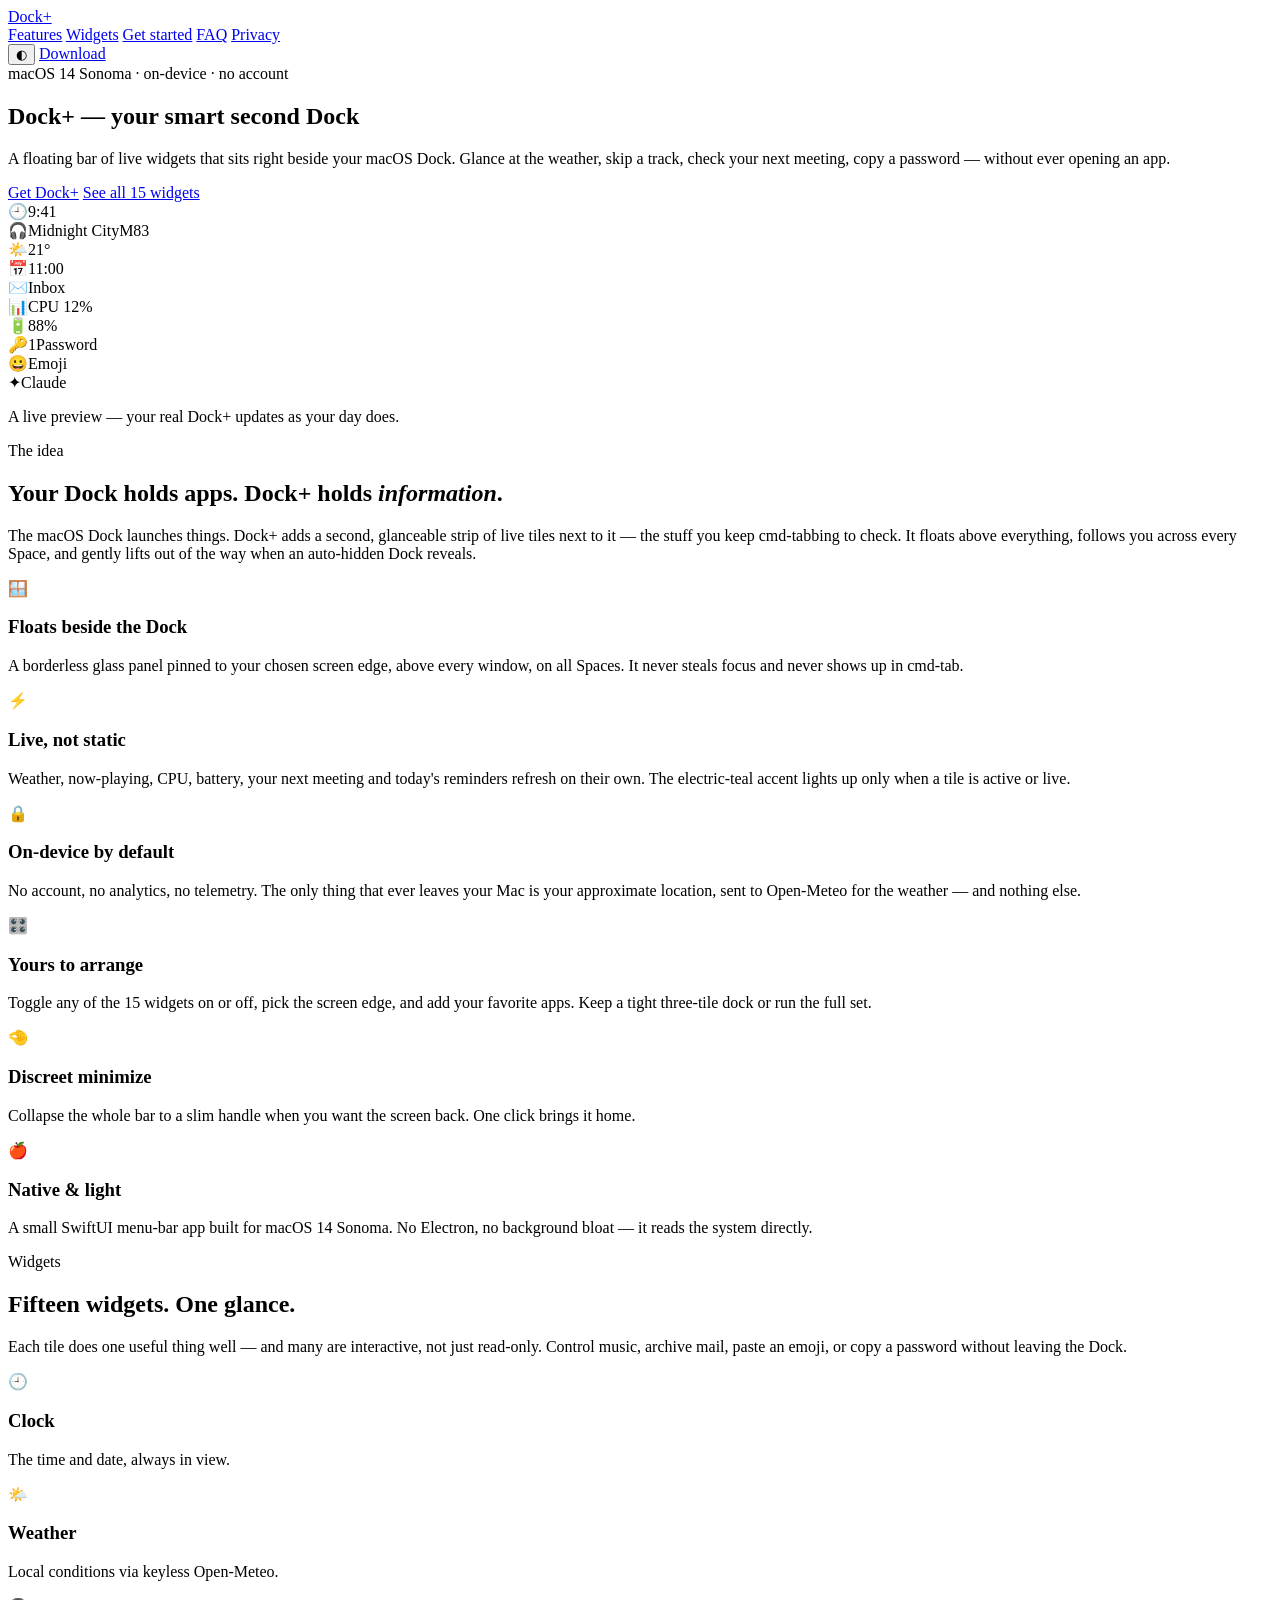
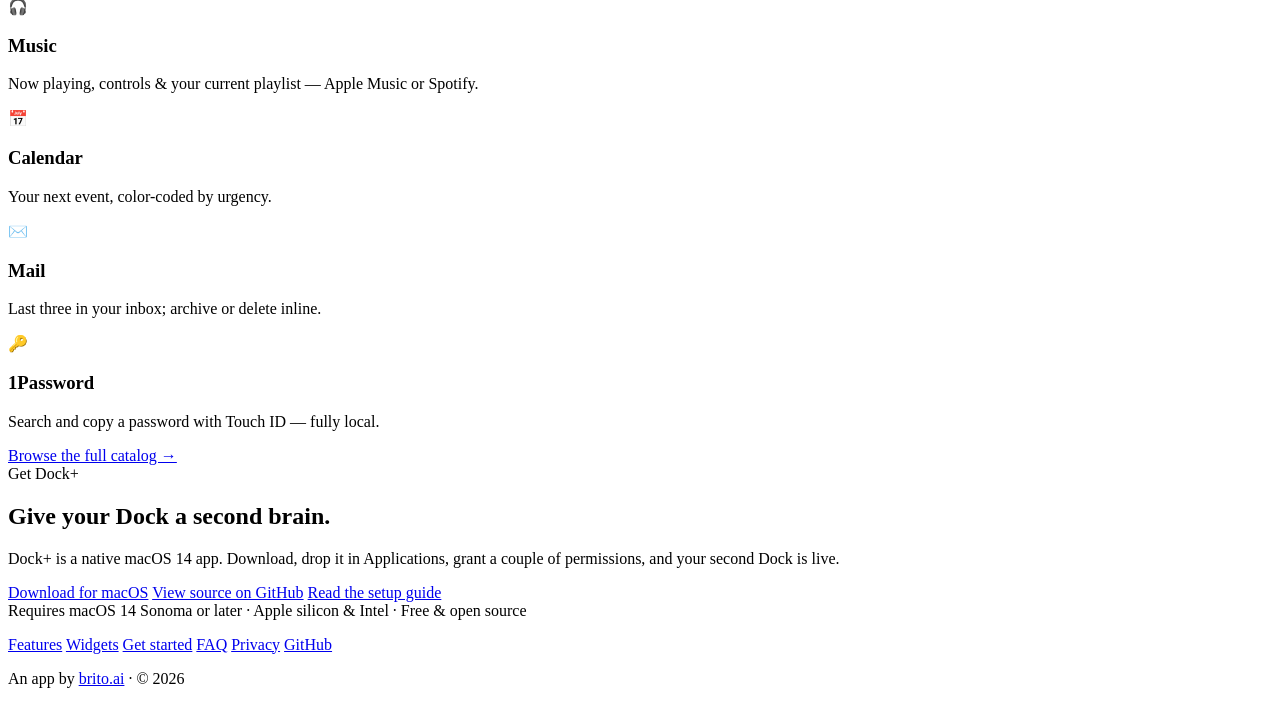
==== site/index.html @ 11f873ca "Review fixes, open-source scaffolding, and site updates - Fix 9 medium bugs from a multi-agent revie" ====
<!DOCTYPE html>
<html lang="en">
<head>
  <meta charset="UTF-8" />
  <meta name="viewport" content="width=device-width, initial-scale=1.0" />
  <title>Dock+ — your smart second Dock for macOS</title>
  <meta name="description" content="Dock+ is a floating second Dock of live widgets beside your macOS Dock — weather, music, calendar, mail, system stats, 1Password and more. On-device and data-light." />
  <link rel="stylesheet" href="styles.css" />
</head>
<body>
  <header class="nav">
    <div class="nav-inner">
      <a class="brand" href="index.html"><span class="brand-mark"></span> Dock+</a>
      <nav class="nav-links">
        <a href="index.html" class="active">Features</a>
        <a href="widgets.html">Widgets</a>
        <a href="instructions.html">Get started</a>
        <a href="faq.html">FAQ</a>
        <a href="privacy.html">Privacy</a>
      </nav>
      <button class="theme-toggle" aria-label="Toggle light and dark theme" title="Toggle theme">◐</button>
      <a href="#download" class="nav-cta">Download</a>
    </div>
  </header>

  <main>
    <!-- HERO -->
    <section class="hero wrap">
      <span class="badge"><span class="dot"></span> macOS 14 Sonoma · on-device · no account</span>
      <h1>Dock+ — your <span class="grad">smart second Dock</span></h1>
      <p class="lede">A floating bar of live widgets that sits right beside your macOS Dock. Glance at the weather, skip a track, check your next meeting, copy a password — without ever opening an app.</p>
      <div class="btn-row">
        <a href="#download" class="btn btn-primary">Get Dock+</a>
        <a href="widgets.html" class="btn btn-ghost">See all 15 widgets</a>
      </div>

      <!-- the floating dock visual -->
      <div class="dock-stage" data-reveal>
        <div class="dock-bar">
          <div class="tile live"><span class="glyph">🕘</span><span class="mini">9:41</span></div>
          <div class="tile wide live"><span class="glyph accent">🎧</span><span class="mini">Midnight City</span><span class="lbl">M83</span></div>
          <div class="tile live"><span class="glyph">🌤️</span><span class="mini accent">21°</span></div>
          <div class="tile"><span class="glyph">📅</span><span class="mini warn">11:00</span></div>
          <div class="tile"><span class="glyph">✉️</span><span class="lbl">Inbox</span></div>
          <div class="tile live"><span class="glyph">📊</span><span class="lbl">CPU 12%</span></div>
          <div class="tile"><span class="glyph">🔋</span><span class="mini">88%</span></div>
          <div class="tile"><span class="glyph">🔑</span><span class="lbl">1Password</span></div>
          <div class="tile"><span class="glyph">😀</span><span class="lbl">Emoji</span></div>
          <div class="tile"><span class="glyph accent">✦</span><span class="lbl">Claude</span></div>
        </div>
        <p class="dock-caption">A live preview — your real Dock+ updates as your day does.</p>
      </div>
    </section>

    <!-- CORE IDEA -->
    <section class="section wrap">
      <div class="section-head" data-reveal>
        <span class="eyebrow">The idea</span>
        <h2>Your Dock holds apps. Dock+ holds <em>information</em>.</h2>
        <p>The macOS Dock launches things. Dock+ adds a second, glanceable strip of live tiles next to it — the stuff you keep cmd-tabbing to check. It floats above everything, follows you across every Space, and gently lifts out of the way when an auto-hidden Dock reveals.</p>
      </div>

      <div class="grid grid-3">
        <article class="card" data-reveal>
          <div class="ico">🪟</div>
          <h3>Floats beside the Dock</h3>
          <p>A borderless glass panel pinned to your chosen screen edge, above every window, on all Spaces. It never steals focus and never shows up in cmd-tab.</p>
        </article>
        <article class="card" data-reveal>
          <div class="ico">⚡</div>
          <h3>Live, not static</h3>
          <p>Weather, now-playing, CPU, battery, your next meeting and today's reminders refresh on their own. The electric-teal accent lights up only when a tile is active or live.</p>
        </article>
        <article class="card" data-reveal>
          <div class="ico">🔒</div>
          <h3>On-device by default</h3>
          <p>No account, no analytics, no telemetry. The only thing that ever leaves your Mac is your approximate location, sent to Open-Meteo for the weather — and nothing else.</p>
        </article>
        <article class="card" data-reveal>
          <div class="ico">🎛️</div>
          <h3>Yours to arrange</h3>
          <p>Toggle any of the 15 widgets on or off, pick the screen edge, and add your favorite apps. Keep a tight three-tile dock or run the full set.</p>
        </article>
        <article class="card" data-reveal>
          <div class="ico">🤏</div>
          <h3>Discreet minimize</h3>
          <p>Collapse the whole bar to a slim handle when you want the screen back. One click brings it home.</p>
        </article>
        <article class="card" data-reveal>
          <div class="ico">🍎</div>
          <h3>Native &amp; light</h3>
          <p>A small SwiftUI menu-bar app built for macOS 14 Sonoma. No Electron, no background bloat — it reads the system directly.</p>
        </article>
      </div>
    </section>

    <!-- WIDGETS SHOWCASE -->
    <section class="section wrap">
      <div class="section-head" data-reveal>
        <span class="eyebrow">Widgets</span>
        <h2>Fifteen widgets. One glance.</h2>
        <p>Each tile does one useful thing well — and many are interactive, not just read-only. Control music, archive mail, paste an emoji, or copy a password without leaving the Dock.</p>
      </div>

      <div class="grid grid-3">
        <article class="card" data-reveal><div class="ico">🕘</div><h3>Clock</h3><p>The time and date, always in view.</p></article>
        <article class="card" data-reveal><div class="ico">🌤️</div><h3>Weather</h3><p>Local conditions via keyless Open-Meteo.</p></article>
        <article class="card" data-reveal><div class="ico">🎧</div><h3>Music</h3><p>Now playing, controls &amp; your current playlist — Apple Music or Spotify.</p></article>
        <article class="card" data-reveal><div class="ico">📅</div><h3>Calendar</h3><p>Your next event, color-coded by urgency.</p></article>
        <article class="card" data-reveal><div class="ico">✉️</div><h3>Mail</h3><p>Last three in your inbox; archive or delete inline.</p></article>
        <article class="card" data-reveal><div class="ico">🔑</div><h3>1Password</h3><p>Search and copy a password with Touch ID — fully local.</p></article>
      </div>
      <div class="btn-row" style="justify-content:center; margin-top: var(--s-7)">
        <a href="widgets.html" class="btn btn-ghost">Browse the full catalog →</a>
      </div>
    </section>

    <!-- DOWNLOAD / CTA -->
    <section class="section wrap" id="download">
      <div class="cta-band" data-reveal>
        <span class="eyebrow" style="justify-content:center">Get Dock+</span>
        <h2>Give your Dock a second brain.</h2>
        <p class="lede">Dock+ is a native macOS 14 app. Download, drop it in Applications, grant a couple of permissions, and your second Dock is live.</p>
        <div class="btn-row">
          <a href="https://github.com/juniorbrito0/cool-dock/releases/latest/download/Dock-Plus.dmg" class="btn btn-primary">Download for macOS</a>
          <a href="https://github.com/juniorbrito0/cool-dock" class="btn btn-ghost">View source on GitHub</a>
          <a href="instructions.html" class="btn btn-ghost">Read the setup guide</a>
        </div>
        <p class="note" style="margin-top: var(--s-5)">Requires macOS 14 Sonoma or later · Apple silicon &amp; Intel · Free &amp; open source</p>
      </div>
    </section>
  </main>

  <footer class="footer">
    <div class="wrap footer-inner">
      <nav class="footer-links">
        <a href="index.html">Features</a>
        <a href="widgets.html">Widgets</a>
        <a href="instructions.html">Get started</a>
        <a href="faq.html">FAQ</a>
        <a href="privacy.html">Privacy</a>
        <a href="https://github.com/juniorbrito0/cool-dock">GitHub</a>
      </nav>
      <p class="footer-credit">An app by <a href="https://brito.ai">brito.ai</a> · © 2026</p>
    </div>
  </footer>

  <script src="app.js" defer></script>
</body>
</html>
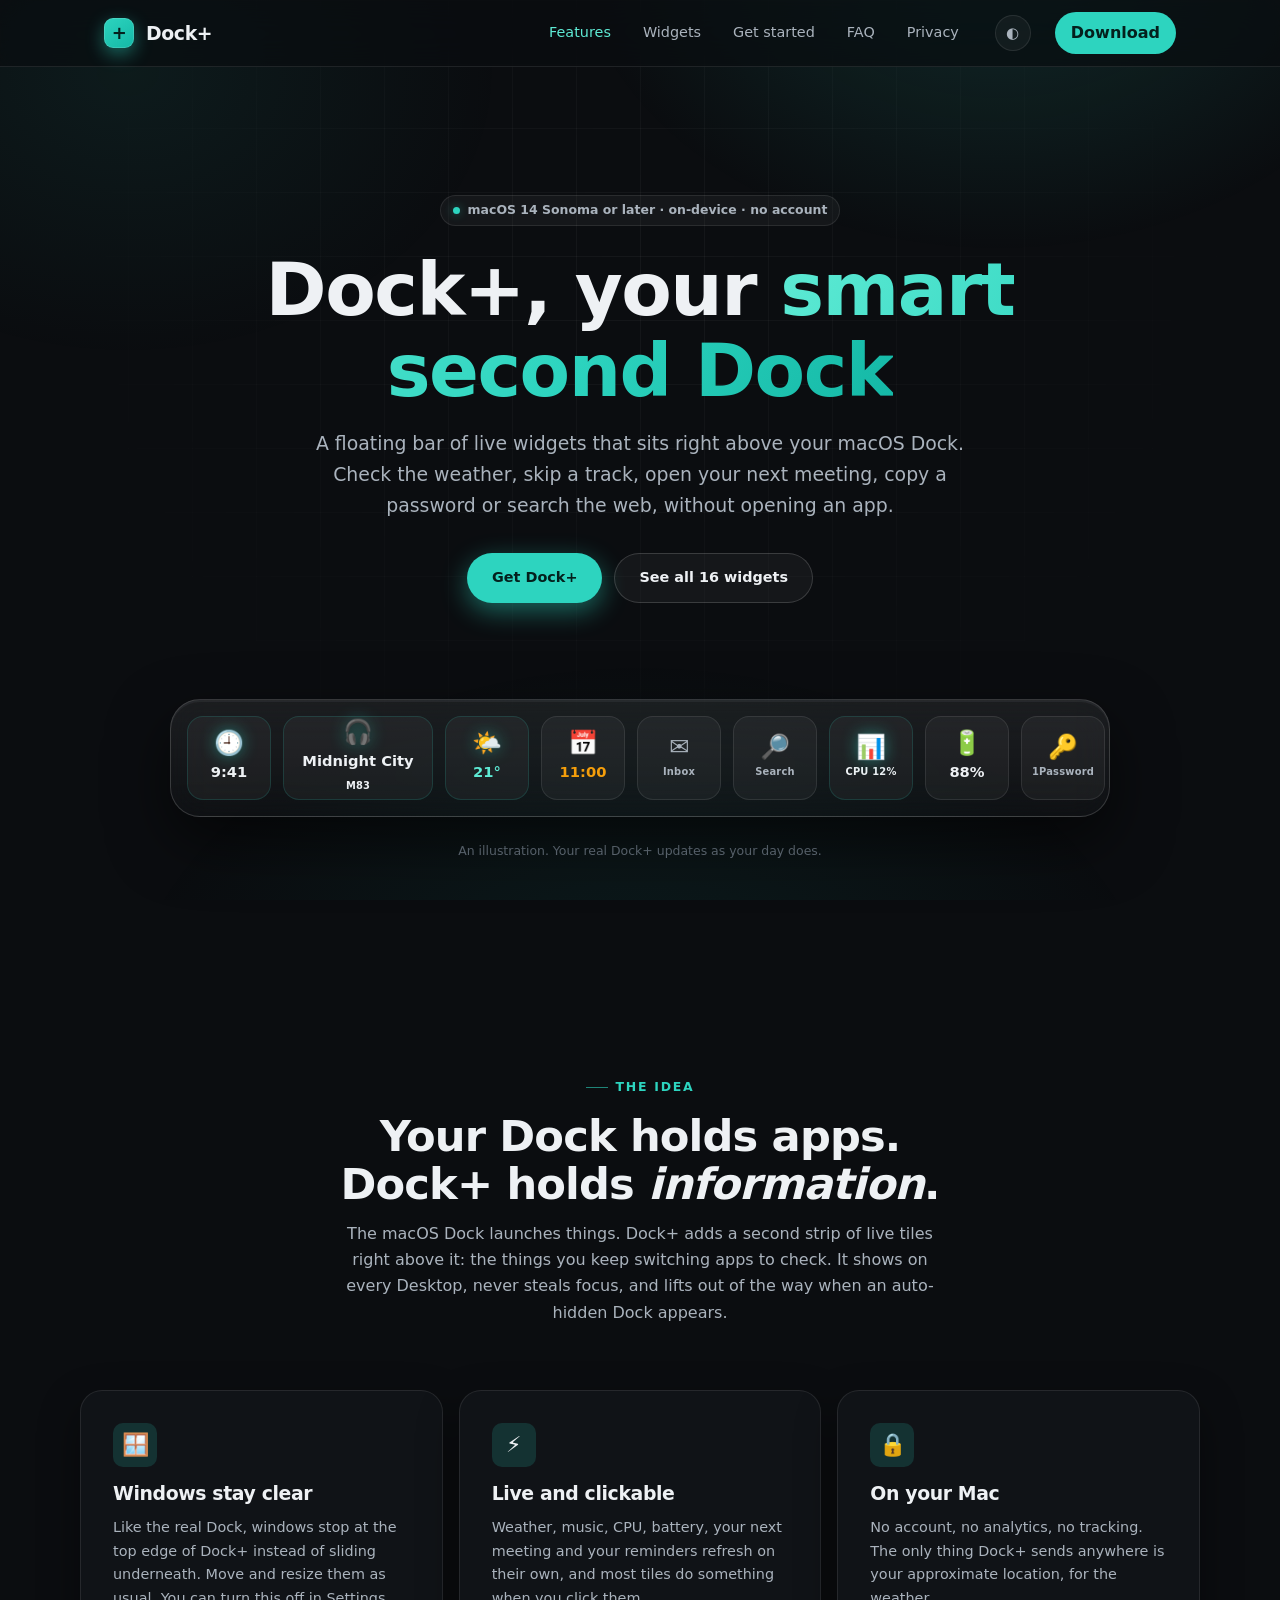
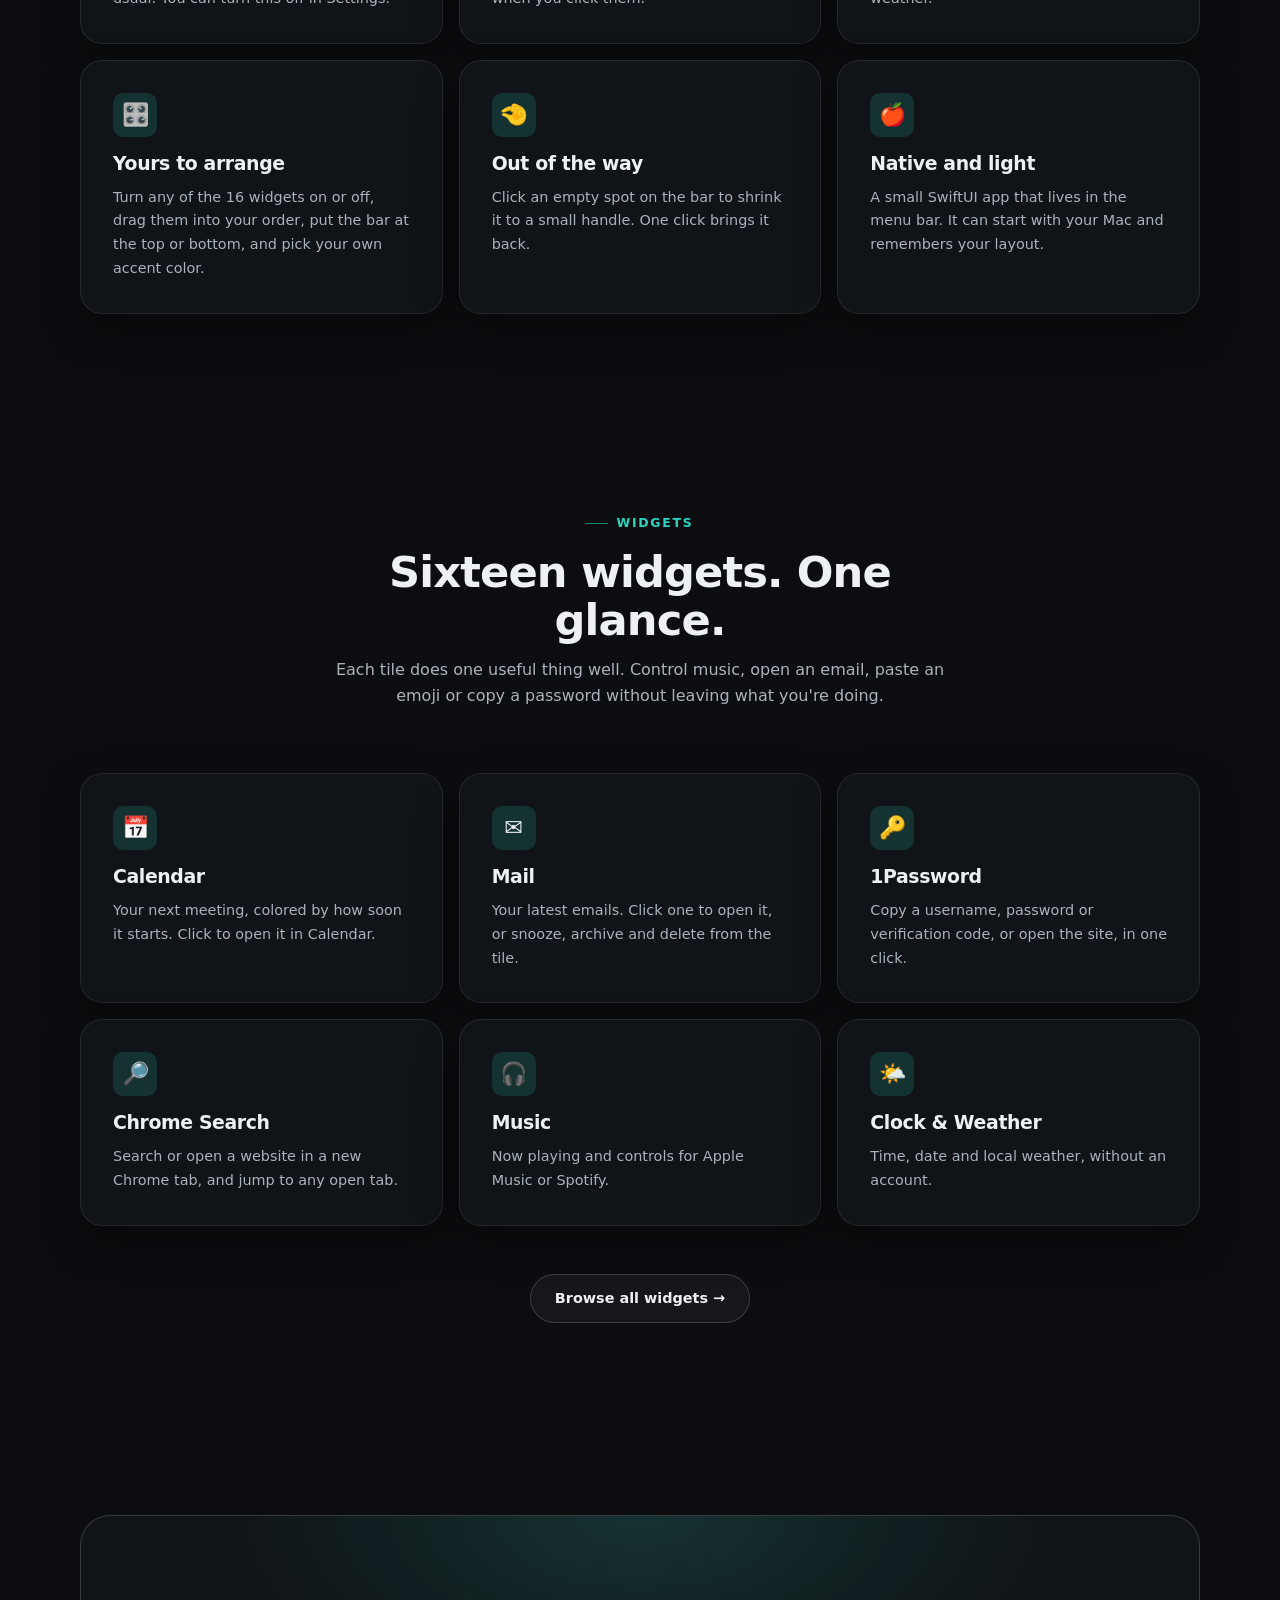
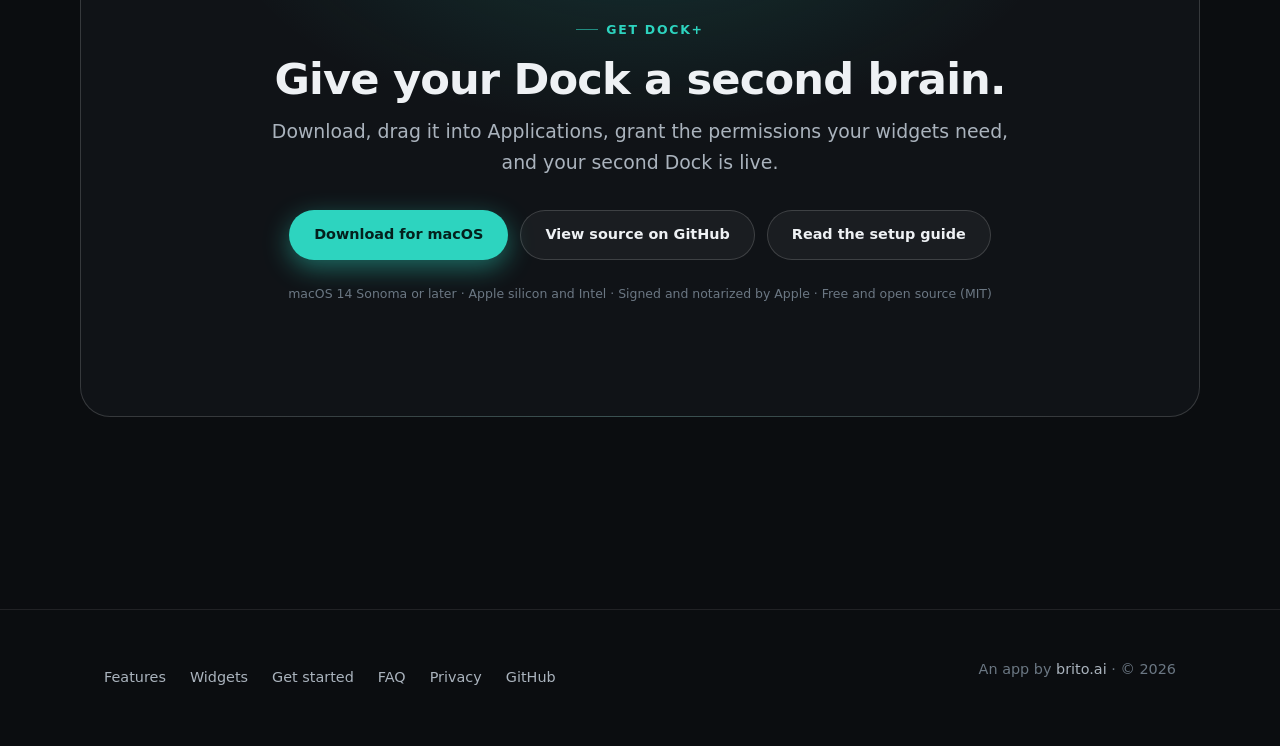
==== commit 5e944e2a: "v0.2.0 docs: rewrite README and site pages; add release script Co-Authored-By: Claude Opus 5.5 (1M c" ====
--- a/site/index.html
+++ b/site/index.html
@@ -3,8 +3,8 @@
 <head>
   <meta charset="UTF-8" />
   <meta name="viewport" content="width=device-width, initial-scale=1.0" />
-  <title>Dock+ — your smart second Dock for macOS</title>
-  <meta name="description" content="Dock+ is a floating second Dock of live widgets beside your macOS Dock — weather, music, calendar, mail, system stats, 1Password and more. On-device and data-light." />
+  <title>Dock+: your smart second Dock for macOS</title>
+  <meta name="description" content="Dock+ is a free, open-source floating second Dock of live widgets for macOS: weather, music, calendar, mail, 1Password, Chrome search and more. On-device, no account." />
   <link rel="stylesheet" href="styles.css" />
 </head>
 <body>
@@ -26,12 +26,12 @@
   <main>
     <!-- HERO -->
     <section class="hero wrap">
-      <span class="badge"><span class="dot"></span> macOS 14 Sonoma · on-device · no account</span>
-      <h1>Dock+ — your <span class="grad">smart second Dock</span></h1>
-      <p class="lede">A floating bar of live widgets that sits right beside your macOS Dock. Glance at the weather, skip a track, check your next meeting, copy a password — without ever opening an app.</p>
+      <span class="badge"><span class="dot"></span> macOS 14 Sonoma or later · on-device · no account</span>
+      <h1>Dock+, your <span class="grad">smart second Dock</span></h1>
+      <p class="lede">A floating bar of live widgets that sits right above your macOS Dock. Check the weather, skip a track, open your next meeting, copy a password or search the web, without opening an app.</p>
       <div class="btn-row">
         <a href="#download" class="btn btn-primary">Get Dock+</a>
-        <a href="widgets.html" class="btn btn-ghost">See all 15 widgets</a>
+        <a href="widgets.html" class="btn btn-ghost">See all 16 widgets</a>
       </div>
 
       <!-- the floating dock visual -->
@@ -42,13 +42,13 @@
           <div class="tile live"><span class="glyph">🌤️</span><span class="mini accent">21°</span></div>
           <div class="tile"><span class="glyph">📅</span><span class="mini warn">11:00</span></div>
           <div class="tile"><span class="glyph">✉️</span><span class="lbl">Inbox</span></div>
+          <div class="tile"><span class="glyph">🔎</span><span class="lbl">Search</span></div>
           <div class="tile live"><span class="glyph">📊</span><span class="lbl">CPU 12%</span></div>
           <div class="tile"><span class="glyph">🔋</span><span class="mini">88%</span></div>
           <div class="tile"><span class="glyph">🔑</span><span class="lbl">1Password</span></div>
           <div class="tile"><span class="glyph">😀</span><span class="lbl">Emoji</span></div>
-          <div class="tile"><span class="glyph accent">✦</span><span class="lbl">Claude</span></div>
         </div>
-        <p class="dock-caption">A live preview — your real Dock+ updates as your day does.</p>
+        <p class="dock-caption">An illustration. Your real Dock+ updates as your day does.</p>
       </div>
     </section>
 
@@ -57,39 +57,39 @@
       <div class="section-head" data-reveal>
         <span class="eyebrow">The idea</span>
         <h2>Your Dock holds apps. Dock+ holds <em>information</em>.</h2>
-        <p>The macOS Dock launches things. Dock+ adds a second, glanceable strip of live tiles next to it — the stuff you keep cmd-tabbing to check. It floats above everything, follows you across every Space, and gently lifts out of the way when an auto-hidden Dock reveals.</p>
+        <p>The macOS Dock launches things. Dock+ adds a second strip of live tiles right above it: the things you keep switching apps to check. It shows on every Desktop, never steals focus, and lifts out of the way when an auto-hidden Dock appears.</p>
       </div>
 
       <div class="grid grid-3">
         <article class="card" data-reveal>
           <div class="ico">🪟</div>
-          <h3>Floats beside the Dock</h3>
-          <p>A borderless glass panel pinned to your chosen screen edge, above every window, on all Spaces. It never steals focus and never shows up in cmd-tab.</p>
+          <h3>Windows stay clear</h3>
+          <p>Like the real Dock, windows stop at the top edge of Dock+ instead of sliding underneath. Move and resize them as usual. You can turn this off in Settings.</p>
         </article>
         <article class="card" data-reveal>
           <div class="ico">⚡</div>
-          <h3>Live, not static</h3>
-          <p>Weather, now-playing, CPU, battery, your next meeting and today's reminders refresh on their own. The electric-teal accent lights up only when a tile is active or live.</p>
+          <h3>Live and clickable</h3>
+          <p>Weather, music, CPU, battery, your next meeting and your reminders refresh on their own, and most tiles do something when you click them.</p>
         </article>
         <article class="card" data-reveal>
           <div class="ico">🔒</div>
-          <h3>On-device by default</h3>
-          <p>No account, no analytics, no telemetry. The only thing that ever leaves your Mac is your approximate location, sent to Open-Meteo for the weather — and nothing else.</p>
+          <h3>On your Mac</h3>
+          <p>No account, no analytics, no tracking. The only thing Dock+ sends anywhere is your approximate location, for the weather.</p>
         </article>
         <article class="card" data-reveal>
           <div class="ico">🎛️</div>
           <h3>Yours to arrange</h3>
-          <p>Toggle any of the 15 widgets on or off, pick the screen edge, and add your favorite apps. Keep a tight three-tile dock or run the full set.</p>
+          <p>Turn any of the 16 widgets on or off, drag them into your order, put the bar at the top or bottom, and pick your own accent color.</p>
         </article>
         <article class="card" data-reveal>
           <div class="ico">🤏</div>
-          <h3>Discreet minimize</h3>
-          <p>Collapse the whole bar to a slim handle when you want the screen back. One click brings it home.</p>
+          <h3>Out of the way</h3>
+          <p>Click an empty spot on the bar to shrink it to a small handle. One click brings it back.</p>
         </article>
         <article class="card" data-reveal>
           <div class="ico">🍎</div>
-          <h3>Native &amp; light</h3>
-          <p>A small SwiftUI menu-bar app built for macOS 14 Sonoma. No Electron, no background bloat — it reads the system directly.</p>
+          <h3>Native and light</h3>
+          <p>A small SwiftUI app that lives in the menu bar. It can start with your Mac and remembers your layout.</p>
         </article>
       </div>
     </section>
@@ -98,20 +98,20 @@
     <section class="section wrap">
       <div class="section-head" data-reveal>
         <span class="eyebrow">Widgets</span>
-        <h2>Fifteen widgets. One glance.</h2>
-        <p>Each tile does one useful thing well — and many are interactive, not just read-only. Control music, archive mail, paste an emoji, or copy a password without leaving the Dock.</p>
+        <h2>Sixteen widgets. One glance.</h2>
+        <p>Each tile does one useful thing well. Control music, open an email, paste an emoji or copy a password without leaving what you're doing.</p>
       </div>
 
       <div class="grid grid-3">
-        <article class="card" data-reveal><div class="ico">🕘</div><h3>Clock</h3><p>The time and date, always in view.</p></article>
-        <article class="card" data-reveal><div class="ico">🌤️</div><h3>Weather</h3><p>Local conditions via keyless Open-Meteo.</p></article>
-        <article class="card" data-reveal><div class="ico">🎧</div><h3>Music</h3><p>Now playing, controls &amp; your current playlist — Apple Music or Spotify.</p></article>
-        <article class="card" data-reveal><div class="ico">📅</div><h3>Calendar</h3><p>Your next event, color-coded by urgency.</p></article>
-        <article class="card" data-reveal><div class="ico">✉️</div><h3>Mail</h3><p>Last three in your inbox; archive or delete inline.</p></article>
-        <article class="card" data-reveal><div class="ico">🔑</div><h3>1Password</h3><p>Search and copy a password with Touch ID — fully local.</p></article>
+        <article class="card" data-reveal><div class="ico">📅</div><h3>Calendar</h3><p>Your next meeting, colored by how soon it starts. Click to open it in Calendar.</p></article>
+        <article class="card" data-reveal><div class="ico">✉️</div><h3>Mail</h3><p>Your latest emails. Click one to open it, or snooze, archive and delete from the tile.</p></article>
+        <article class="card" data-reveal><div class="ico">🔑</div><h3>1Password</h3><p>Copy a username, password or verification code, or open the site, in one click.</p></article>
+        <article class="card" data-reveal><div class="ico">🔎</div><h3>Chrome Search</h3><p>Search or open a website in a new Chrome tab, and jump to any open tab.</p></article>
+        <article class="card" data-reveal><div class="ico">🎧</div><h3>Music</h3><p>Now playing and controls for Apple Music or Spotify.</p></article>
+        <article class="card" data-reveal><div class="ico">🌤️</div><h3>Clock &amp; Weather</h3><p>Time, date and local weather, without an account.</p></article>
       </div>
       <div class="btn-row" style="justify-content:center; margin-top: var(--s-7)">
-        <a href="widgets.html" class="btn btn-ghost">Browse the full catalog →</a>
+        <a href="widgets.html" class="btn btn-ghost">Browse all widgets →</a>
       </div>
     </section>
 
@@ -120,13 +120,13 @@
       <div class="cta-band" data-reveal>
         <span class="eyebrow" style="justify-content:center">Get Dock+</span>
         <h2>Give your Dock a second brain.</h2>
-        <p class="lede">Dock+ is a native macOS 14 app. Download, drop it in Applications, grant a couple of permissions, and your second Dock is live.</p>
+        <p class="lede">Download, drag it into Applications, grant the permissions your widgets need, and your second Dock is live.</p>
         <div class="btn-row">
-          <a href="https://github.com/juniorbrito0/cool-dock/releases/latest/download/Dock-Plus.dmg" class="btn btn-primary">Download for macOS</a>
-          <a href="https://github.com/juniorbrito0/cool-dock" class="btn btn-ghost">View source on GitHub</a>
+          <a href="https://github.com/juniorbrito0/dock-plus/releases/latest/download/Dock-Plus.dmg" class="btn btn-primary">Download for macOS</a>
+          <a href="https://github.com/juniorbrito0/dock-plus" target="_blank" rel="noopener noreferrer" class="btn btn-ghost">View source on GitHub</a>
           <a href="instructions.html" class="btn btn-ghost">Read the setup guide</a>
         </div>
-        <p class="note" style="margin-top: var(--s-5)">Requires macOS 14 Sonoma or later · Apple silicon &amp; Intel · Free &amp; open source</p>
+        <p class="note" style="margin-top: var(--s-5)">macOS 14 Sonoma or later · Apple silicon and Intel · Signed and notarized by Apple · Free and open source (MIT)</p>
       </div>
     </section>
   </main>
@@ -139,7 +139,7 @@
         <a href="instructions.html">Get started</a>
         <a href="faq.html">FAQ</a>
         <a href="privacy.html">Privacy</a>
-        <a href="https://github.com/juniorbrito0/cool-dock">GitHub</a>
+        <a href="https://github.com/juniorbrito0/dock-plus" target="_blank" rel="noopener noreferrer">GitHub</a>
       </nav>
       <p class="footer-credit">An app by <a href="https://brito.ai">brito.ai</a> · © 2026</p>
     </div>
--- a/site/styles.css
+++ b/site/styles.css
@@ -0,0 +1,783 @@
+/* ============================================================
+   Dock+: design system
+   Warm graphite glass + electric-teal accent (echoes the app's
+   Theme.swift: accent #2DD4BF, warning #F59E0B, danger #EF4444).
+   Dark by default; light via [data-theme="light"].
+   ============================================================ */
+
+:root {
+  /* ---- palette: graphite base ---- */
+  --graphite-900: #0b0d10;
+  --graphite-850: #101317;
+  --graphite-800: #14181d;
+  --graphite-750: #1a1f25;
+  --graphite-700: #21272e;
+  --graphite-600: #2c333b;
+
+  /* ---- accent ---- */
+  --teal: #2dd4bf;
+  --teal-bright: #5eead4;
+  --teal-deep: #14b8a6;
+  --teal-soft: rgba(45, 212, 191, 0.16);
+  --teal-glow: rgba(45, 212, 191, 0.45);
+
+  --amber: #f59e0b;
+  --red: #ef4444;
+  --green: #34d399;
+
+  /* ---- surfaces & text (dark default) ---- */
+  --bg: var(--graphite-900);
+  --bg-elevated: var(--graphite-850);
+  --surface: rgba(255, 255, 255, 0.045);
+  --surface-hover: rgba(255, 255, 255, 0.085);
+  --stroke: rgba(255, 255, 255, 0.09);
+  --stroke-strong: rgba(255, 255, 255, 0.16);
+
+  --text: #eef1f4;
+  --text-dim: #aab3bd;
+  --text-faint: #6b7783;
+
+  /* ---- type scale (1.25 ratio) ---- */
+  --font-sans: -apple-system, BlinkMacSystemFont, "SF Pro Text", "Inter",
+    system-ui, "Segoe UI", Roboto, Helvetica, Arial, sans-serif;
+  --font-mono: "SF Mono", ui-monospace, "JetBrains Mono", Menlo, monospace;
+
+  --t-xs: 0.78rem;
+  --t-sm: 0.9rem;
+  --t-base: 1rem;
+  --t-md: 1.18rem;
+  --t-lg: 1.5rem;
+  --t-xl: 2.0rem;
+  --t-2xl: 2.7rem;
+  --t-3xl: 3.6rem;
+  --t-4xl: 4.6rem;
+
+  /* ---- spacing ---- */
+  --s-1: 4px;
+  --s-2: 8px;
+  --s-3: 12px;
+  --s-4: 16px;
+  --s-5: 24px;
+  --s-6: 32px;
+  --s-7: 48px;
+  --s-8: 64px;
+  --s-9: 96px;
+  --s-10: 128px;
+
+  /* ---- radius ---- */
+  --r-sm: 10px;
+  --r-md: 16px;
+  --r-lg: 22px;
+  --r-xl: 30px;
+  --r-pill: 999px;
+
+  /* ---- motion ---- */
+  --ease-spring: cubic-bezier(0.22, 1, 0.36, 1);
+  --ease-out: cubic-bezier(0.16, 1, 0.3, 1);
+  --dur-fast: 0.16s;
+  --dur: 0.32s;
+
+  /* ---- shadows ---- */
+  --shadow-bar: 0 24px 60px rgba(0, 0, 0, 0.55), 0 2px 0 rgba(255, 255, 255, 0.05) inset;
+  --shadow-card: 0 16px 40px rgba(0, 0, 0, 0.4);
+
+  --maxw: 1120px;
+}
+
+[data-theme="light"] {
+  --bg: #f4f6f8;
+  --bg-elevated: #ffffff;
+  --surface: rgba(15, 23, 32, 0.04);
+  --surface-hover: rgba(15, 23, 32, 0.07);
+  --stroke: rgba(15, 23, 32, 0.1);
+  --stroke-strong: rgba(15, 23, 32, 0.18);
+  --text: #10151b;
+  --text-dim: #4a5560;
+  --text-faint: #828d98;
+  --teal-soft: rgba(20, 184, 166, 0.14);
+  --shadow-bar: 0 24px 60px rgba(15, 30, 40, 0.18);
+  --shadow-card: 0 14px 34px rgba(15, 30, 40, 0.1);
+}
+
+/* ============================================================
+   base
+   ============================================================ */
+*,
+*::before,
+*::after {
+  box-sizing: border-box;
+}
+
+html {
+  scroll-behavior: smooth;
+}
+
+body {
+  margin: 0;
+  font-family: var(--font-sans);
+  font-size: var(--t-base);
+  line-height: 1.65;
+  color: var(--text);
+  background: var(--bg);
+  -webkit-font-smoothing: antialiased;
+  text-rendering: optimizeLegibility;
+  overflow-x: hidden;
+}
+
+/* ambient backdrop: pure CSS, visible without JS */
+body::before {
+  content: "";
+  position: fixed;
+  inset: 0;
+  z-index: -2;
+  background:
+    radial-gradient(720px 540px at 78% -8%, rgba(45, 212, 191, 0.16), transparent 60%),
+    radial-gradient(680px 520px at 10% 8%, rgba(45, 212, 191, 0.07), transparent 55%),
+    radial-gradient(900px 700px at 50% 120%, rgba(20, 184, 166, 0.1), transparent 60%);
+}
+body::after {
+  content: "";
+  position: fixed;
+  inset: 0;
+  z-index: -2;
+  opacity: 0.5;
+  background-image: linear-gradient(var(--stroke) 1px, transparent 1px),
+    linear-gradient(90deg, var(--stroke) 1px, transparent 1px);
+  background-size: 64px 64px;
+  -webkit-mask-image: radial-gradient(circle at 50% 30%, #000 0%, transparent 70%);
+  mask-image: radial-gradient(circle at 50% 30%, #000 0%, transparent 70%);
+}
+
+h1, h2, h3, h4 {
+  line-height: 1.1;
+  letter-spacing: -0.02em;
+  font-weight: 680;
+  margin: 0 0 var(--s-3);
+}
+
+p {
+  margin: 0 0 var(--s-4);
+  color: var(--text-dim);
+}
+
+a {
+  color: var(--teal-bright);
+  text-decoration: none;
+  transition: color var(--dur-fast) var(--ease-out);
+}
+a:hover {
+  color: var(--text);
+}
+
+strong {
+  color: var(--text);
+  font-weight: 640;
+}
+
+code {
+  font-family: var(--font-mono);
+  font-size: 0.88em;
+  background: var(--surface);
+  border: 1px solid var(--stroke);
+  border-radius: 6px;
+  padding: 0.1em 0.42em;
+  color: var(--teal-bright);
+}
+
+.wrap {
+  width: 100%;
+  max-width: var(--maxw);
+  margin: 0 auto;
+  padding: 0 var(--s-5);
+}
+
+.section {
+  padding: var(--s-9) 0;
+}
+
+.eyebrow {
+  display: inline-flex;
+  align-items: center;
+  gap: var(--s-2);
+  font-size: var(--t-xs);
+  font-weight: 600;
+  letter-spacing: 0.14em;
+  text-transform: uppercase;
+  color: var(--teal);
+  margin-bottom: var(--s-4);
+}
+.eyebrow::before {
+  content: "";
+  width: 22px;
+  height: 1px;
+  background: var(--teal);
+  opacity: 0.6;
+}
+
+.lede {
+  font-size: var(--t-md);
+  color: var(--text-dim);
+  max-width: 62ch;
+}
+
+/* ============================================================
+   header / nav
+   ============================================================ */
+.nav {
+  position: sticky;
+  top: 0;
+  z-index: 50;
+  backdrop-filter: saturate(140%) blur(16px);
+  -webkit-backdrop-filter: saturate(140%) blur(16px);
+  background: color-mix(in srgb, var(--bg) 72%, transparent);
+  border-bottom: 1px solid var(--stroke);
+}
+.nav-inner {
+  max-width: var(--maxw);
+  margin: 0 auto;
+  padding: var(--s-3) var(--s-5);
+  display: flex;
+  align-items: center;
+  gap: var(--s-5);
+}
+
+.brand {
+  display: inline-flex;
+  align-items: center;
+  gap: var(--s-3);
+  font-weight: 700;
+  letter-spacing: -0.02em;
+  color: var(--text);
+  font-size: var(--t-md);
+}
+.brand:hover { color: var(--text); }
+.brand-mark {
+  width: 30px;
+  height: 30px;
+  border-radius: 9px;
+  display: grid;
+  place-items: center;
+  background: linear-gradient(145deg, var(--teal), var(--teal-deep));
+  box-shadow: 0 0 0 1px rgba(255, 255, 255, 0.14) inset, 0 6px 18px var(--teal-glow);
+  position: relative;
+}
+.brand-mark::after {
+  content: "+";
+  font-weight: 800;
+  font-size: 18px;
+  color: #04201d;
+  line-height: 1;
+}
+
+.nav-links {
+  display: flex;
+  align-items: center;
+  gap: var(--s-2);
+  margin-left: auto;
+}
+.nav-links a {
+  color: var(--text-dim);
+  font-size: var(--t-sm);
+  font-weight: 540;
+  padding: var(--s-2) var(--s-3);
+  border-radius: var(--r-pill);
+  transition: color var(--dur-fast), background var(--dur-fast);
+}
+.nav-links a:hover { color: var(--text); background: var(--surface); }
+.nav-links a.active { color: var(--teal-bright); }
+
+.theme-toggle {
+  background: var(--surface);
+  border: 1px solid var(--stroke);
+  color: var(--text-dim);
+  width: 36px;
+  height: 36px;
+  border-radius: var(--r-pill);
+  cursor: pointer;
+  display: grid;
+  place-items: center;
+  font-size: 15px;
+  transition: background var(--dur-fast), color var(--dur-fast), transform var(--dur-fast);
+}
+.theme-toggle:hover { background: var(--surface-hover); color: var(--text); transform: rotate(15deg); }
+
+.nav-cta {
+  background: var(--teal);
+  color: #04201d !important;
+  font-weight: 640;
+  padding: var(--s-2) var(--s-4) !important;
+  border-radius: var(--r-pill);
+}
+.nav-cta:hover { background: var(--teal-bright); }
+
+/* ============================================================
+   buttons
+   ============================================================ */
+.btn {
+  display: inline-flex;
+  align-items: center;
+  gap: var(--s-2);
+  font-family: inherit;
+  font-size: var(--t-sm);
+  font-weight: 620;
+  padding: var(--s-3) var(--s-5);
+  border-radius: var(--r-pill);
+  border: 1px solid transparent;
+  cursor: pointer;
+  transition: transform var(--dur-fast) var(--ease-spring),
+    background var(--dur-fast), box-shadow var(--dur);
+}
+.btn:hover { transform: translateY(-2px); }
+.btn-primary {
+  background: var(--teal);
+  color: #04201d;
+  box-shadow: 0 8px 26px var(--teal-glow);
+}
+.btn-primary:hover { background: var(--teal-bright); color: #04201d; }
+.btn-ghost {
+  background: var(--surface);
+  border-color: var(--stroke-strong);
+  color: var(--text);
+}
+.btn-ghost:hover { background: var(--surface-hover); color: var(--text); }
+
+.btn-row {
+  display: flex;
+  flex-wrap: wrap;
+  gap: var(--s-3);
+  align-items: center;
+}
+.note {
+  font-size: var(--t-xs);
+  color: var(--text-faint);
+}
+
+/* ============================================================
+   hero
+   ============================================================ */
+.hero {
+  padding: var(--s-10) 0 var(--s-9);
+  text-align: center;
+  position: relative;
+}
+.hero h1 {
+  font-size: clamp(2.6rem, 6vw, var(--t-4xl));
+  font-weight: 720;
+  max-width: 16ch;
+  margin: 0 auto var(--s-4);
+}
+.hero h1 .grad {
+  background: linear-gradient(120deg, var(--teal-bright), var(--teal) 55%, var(--teal-deep));
+  -webkit-background-clip: text;
+  background-clip: text;
+  color: transparent;
+}
+.hero .lede {
+  margin: 0 auto var(--s-6);
+  font-size: var(--t-md);
+  max-width: 56ch;
+}
+.hero .btn-row { justify-content: center; }
+
+.badge {
+  display: inline-flex;
+  align-items: center;
+  gap: var(--s-2);
+  font-size: var(--t-xs);
+  font-weight: 560;
+  color: var(--text-dim);
+  background: var(--surface);
+  border: 1px solid var(--stroke);
+  padding: var(--s-1) var(--s-3);
+  border-radius: var(--r-pill);
+  margin-bottom: var(--s-5);
+}
+.badge .dot {
+  width: 7px;
+  height: 7px;
+  border-radius: 50%;
+  background: var(--teal);
+  box-shadow: 0 0 10px var(--teal-glow);
+}
+
+/* ---- the floating dock visual (hero centerpiece) ---- */
+.dock-stage {
+  margin: var(--s-9) auto 0;
+  max-width: 940px;
+  position: relative;
+}
+.dock-bar {
+  display: flex;
+  gap: var(--s-3);
+  align-items: stretch;
+  padding: var(--s-4);
+  border-radius: var(--r-xl);
+  background: linear-gradient(180deg, rgba(255, 255, 255, 0.07), rgba(255, 255, 255, 0.02));
+  border: 1px solid var(--stroke-strong);
+  box-shadow: var(--shadow-bar);
+  backdrop-filter: blur(20px);
+  -webkit-backdrop-filter: blur(20px);
+  overflow-x: auto;
+  scrollbar-width: none;
+}
+.dock-bar::-webkit-scrollbar { display: none; }
+
+.tile {
+  flex: 0 0 auto;
+  width: 84px;
+  height: 84px;
+  border-radius: var(--r-md);
+  background: var(--surface);
+  border: 1px solid var(--stroke);
+  display: flex;
+  flex-direction: column;
+  align-items: center;
+  justify-content: center;
+  gap: 5px;
+  color: var(--text-dim);
+  transition: transform var(--dur) var(--ease-spring), background var(--dur-fast),
+    border-color var(--dur-fast);
+  position: relative;
+}
+.tile:hover {
+  transform: translateY(-8px);
+  background: var(--surface-hover);
+  border-color: var(--stroke-strong);
+}
+.tile .glyph { font-size: 24px; line-height: 1; }
+.tile .lbl {
+  font-size: 0.62rem;
+  letter-spacing: 0.02em;
+  font-weight: 560;
+}
+.tile.live { color: var(--text); border-color: var(--teal-soft); }
+.tile.live .glyph { filter: drop-shadow(0 0 8px var(--teal-glow)); }
+.tile.wide { width: 150px; }
+.tile .mini {
+  font-size: 0.92rem;
+  font-weight: 680;
+  color: var(--text);
+}
+.tile .accent { color: var(--teal-bright); }
+.tile .warn { color: var(--amber); }
+
+.dock-caption {
+  text-align: center;
+  margin-top: var(--s-5);
+  font-size: var(--t-xs);
+  color: var(--text-faint);
+}
+
+/* ============================================================
+   feature grid
+   ============================================================ */
+.section-head {
+  text-align: center;
+  max-width: 60ch;
+  margin: 0 auto var(--s-8);
+}
+.section-head h2 {
+  font-size: clamp(1.9rem, 4vw, var(--t-2xl));
+}
+.section-head p { margin: 0 auto; }
+
+.grid {
+  display: grid;
+  gap: var(--s-4);
+}
+.grid-3 { grid-template-columns: repeat(3, 1fr); }
+.grid-2 { grid-template-columns: repeat(2, 1fr); }
+
+.card {
+  background: var(--bg-elevated);
+  border: 1px solid var(--stroke);
+  border-radius: var(--r-lg);
+  padding: var(--s-6);
+  box-shadow: var(--shadow-card);
+  transition: transform var(--dur) var(--ease-spring), border-color var(--dur-fast);
+  position: relative;
+  overflow: hidden;
+}
+.card::after {
+  content: "";
+  position: absolute;
+  inset: 0;
+  border-radius: inherit;
+  padding: 1px;
+  background: linear-gradient(150deg, var(--teal-soft), transparent 45%);
+  -webkit-mask: linear-gradient(#000 0 0) content-box, linear-gradient(#000 0 0);
+  -webkit-mask-composite: xor;
+  mask-composite: exclude;
+  opacity: 0;
+  transition: opacity var(--dur);
+}
+.card:hover { transform: translateY(-4px); border-color: var(--stroke-strong); }
+.card:hover::after { opacity: 1; }
+
+.card .ico {
+  width: 44px;
+  height: 44px;
+  border-radius: var(--r-sm);
+  display: grid;
+  place-items: center;
+  font-size: 22px;
+  background: var(--teal-soft);
+  margin-bottom: var(--s-4);
+}
+.card h3 { font-size: var(--t-md); }
+.card p { margin: 0; font-size: var(--t-sm); }
+
+/* ============================================================
+   widgets catalog
+   ============================================================ */
+.widget-grid {
+  display: grid;
+  grid-template-columns: repeat(2, 1fr);
+  gap: var(--s-4);
+}
+.widget {
+  display: flex;
+  gap: var(--s-4);
+  background: var(--bg-elevated);
+  border: 1px solid var(--stroke);
+  border-radius: var(--r-lg);
+  padding: var(--s-5);
+  transition: transform var(--dur) var(--ease-spring), border-color var(--dur-fast);
+}
+.widget:hover { transform: translateY(-3px); border-color: var(--stroke-strong); }
+.widget .ico {
+  flex: 0 0 auto;
+  width: 50px;
+  height: 50px;
+  border-radius: var(--r-md);
+  display: grid;
+  place-items: center;
+  font-size: 24px;
+  background: linear-gradient(160deg, var(--surface-hover), var(--surface));
+  border: 1px solid var(--stroke);
+}
+.widget h3 {
+  font-size: var(--t-base);
+  margin-bottom: var(--s-1);
+  display: flex;
+  align-items: center;
+  gap: var(--s-2);
+}
+.widget p { margin: 0; font-size: var(--t-sm); color: var(--text-dim); }
+.tag {
+  font-size: 0.66rem;
+  font-weight: 600;
+  letter-spacing: 0.04em;
+  text-transform: uppercase;
+  color: var(--teal);
+  background: var(--teal-soft);
+  padding: 2px 7px;
+  border-radius: var(--r-pill);
+}
+.tag.local { color: var(--green); background: rgba(52, 211, 153, 0.14); }
+.tag.net { color: var(--amber); background: rgba(245, 158, 11, 0.14); }
+
+/* ============================================================
+   prose / docs
+   ============================================================ */
+.prose {
+  max-width: 760px;
+  margin: 0 auto;
+}
+.prose h2 {
+  font-size: var(--t-xl);
+  margin-top: var(--s-8);
+  padding-top: var(--s-4);
+}
+.prose h2:first-of-type { margin-top: 0; }
+.prose h3 {
+  font-size: var(--t-md);
+  margin-top: var(--s-6);
+  color: var(--text);
+}
+.prose p, .prose li { color: var(--text-dim); }
+.prose ul, .prose ol { padding-left: 1.3em; margin: 0 0 var(--s-4); }
+.prose li { margin-bottom: var(--s-2); }
+.prose ul li::marker { color: var(--teal); }
+
+.steps {
+  list-style: none;
+  padding: 0;
+  margin: 0;
+  counter-reset: step;
+}
+.steps > li {
+  counter-increment: step;
+  position: relative;
+  padding: var(--s-2) 0 var(--s-5) var(--s-8);
+  border-left: 1px solid var(--stroke);
+  margin-left: 16px;
+}
+.steps > li:last-child { border-left-color: transparent; padding-bottom: 0; }
+.steps > li::before {
+  content: counter(step);
+  position: absolute;
+  left: -16px;
+  top: 0;
+  width: 32px;
+  height: 32px;
+  border-radius: 50%;
+  background: var(--bg-elevated);
+  border: 1px solid var(--teal-soft);
+  color: var(--teal-bright);
+  font-weight: 680;
+  font-size: var(--t-sm);
+  display: grid;
+  place-items: center;
+}
+.steps h3 { margin: 0 0 var(--s-1); font-size: var(--t-base); color: var(--text); }
+.steps p { margin: 0; font-size: var(--t-sm); }
+
+/* permission cards */
+.perm {
+  display: flex;
+  gap: var(--s-4);
+  padding: var(--s-5);
+  background: var(--bg-elevated);
+  border: 1px solid var(--stroke);
+  border-radius: var(--r-md);
+  margin-bottom: var(--s-3);
+}
+.perm .ico {
+  flex: 0 0 auto;
+  width: 42px; height: 42px;
+  border-radius: var(--r-sm);
+  display: grid; place-items: center;
+  font-size: 20px;
+  background: var(--teal-soft);
+}
+.perm h3 { font-size: var(--t-base); margin: 0 0 2px; color: var(--text); }
+.perm p { margin: 0; font-size: var(--t-sm); }
+
+/* FAQ */
+.faq-item {
+  border: 1px solid var(--stroke);
+  border-radius: var(--r-md);
+  background: var(--bg-elevated);
+  margin-bottom: var(--s-3);
+  overflow: hidden;
+}
+.faq-item summary {
+  cursor: pointer;
+  list-style: none;
+  padding: var(--s-5);
+  font-weight: 620;
+  color: var(--text);
+  font-size: var(--t-base);
+  display: flex;
+  justify-content: space-between;
+  align-items: center;
+  gap: var(--s-4);
+}
+.faq-item summary::-webkit-details-marker { display: none; }
+.faq-item summary::after {
+  content: "+";
+  color: var(--teal);
+  font-size: var(--t-lg);
+  font-weight: 400;
+  transition: transform var(--dur) var(--ease-spring);
+}
+.faq-item[open] summary::after { transform: rotate(45deg); }
+.faq-item .faq-body { padding: 0 var(--s-5) var(--s-5); }
+.faq-item .faq-body p { margin: 0; font-size: var(--t-sm); }
+
+/* callout */
+.callout {
+  border: 1px solid var(--teal-soft);
+  background: var(--teal-soft);
+  border-radius: var(--r-md);
+  padding: var(--s-5);
+  margin: var(--s-5) 0;
+}
+.callout p { margin: 0; color: var(--text); font-size: var(--t-sm); }
+.callout strong { color: var(--teal-bright); }
+
+.meta {
+  font-size: var(--t-sm);
+  color: var(--text-faint);
+  margin-bottom: var(--s-6);
+}
+
+/* ============================================================
+   CTA band
+   ============================================================ */
+.cta-band {
+  text-align: center;
+  border: 1px solid var(--stroke-strong);
+  border-radius: var(--r-xl);
+  padding: var(--s-9) var(--s-5);
+  background:
+    radial-gradient(600px 300px at 50% 0%, var(--teal-soft), transparent 70%),
+    var(--bg-elevated);
+  position: relative;
+  overflow: hidden;
+}
+.cta-band h2 { font-size: clamp(1.8rem, 4vw, var(--t-2xl)); }
+.cta-band .lede { margin: 0 auto var(--s-6); }
+.cta-band .btn-row { justify-content: center; }
+
+/* ============================================================
+   footer
+   ============================================================ */
+.footer {
+  border-top: 1px solid var(--stroke);
+  margin-top: var(--s-9);
+  padding: var(--s-7) 0;
+}
+.footer-inner {
+  display: flex;
+  flex-wrap: wrap;
+  gap: var(--s-5);
+  align-items: center;
+  justify-content: space-between;
+}
+.footer-links {
+  display: flex;
+  flex-wrap: wrap;
+  gap: var(--s-5);
+  font-size: var(--t-sm);
+}
+.footer-links a { color: var(--text-dim); }
+.footer-links a:hover { color: var(--text); }
+.footer-credit { font-size: var(--t-sm); color: var(--text-faint); }
+.footer-credit a { color: var(--text-dim); }
+
+/* ============================================================
+   scroll-reveal (progressive enhancement)
+   visible by default; JS adds .reveal-ready to opt in
+   ============================================================ */
+.reveal-ready [data-reveal] {
+  opacity: 0;
+  transform: translateY(22px);
+  transition: opacity 0.7s var(--ease-out), transform 0.7s var(--ease-out);
+}
+.reveal-ready [data-reveal].in {
+  opacity: 1;
+  transform: none;
+}
+
+@media (prefers-reduced-motion: reduce) {
+  * { animation: none !important; transition: none !important; scroll-behavior: auto !important; }
+  .reveal-ready [data-reveal] { opacity: 1; transform: none; }
+}
+
+/* ============================================================
+   responsive
+   ============================================================ */
+@media (max-width: 880px) {
+  .grid-3 { grid-template-columns: repeat(2, 1fr); }
+  .widget-grid { grid-template-columns: 1fr; }
+}
+@media (max-width: 640px) {
+  .grid-3, .grid-2 { grid-template-columns: 1fr; }
+  .nav-links { display: none; }
+  .nav-links.compact { display: flex; }
+  .hero { padding-top: var(--s-8); }
+  .section { padding: var(--s-8) 0; }
+  .footer-inner { flex-direction: column; text-align: center; justify-content: center; }
+}
